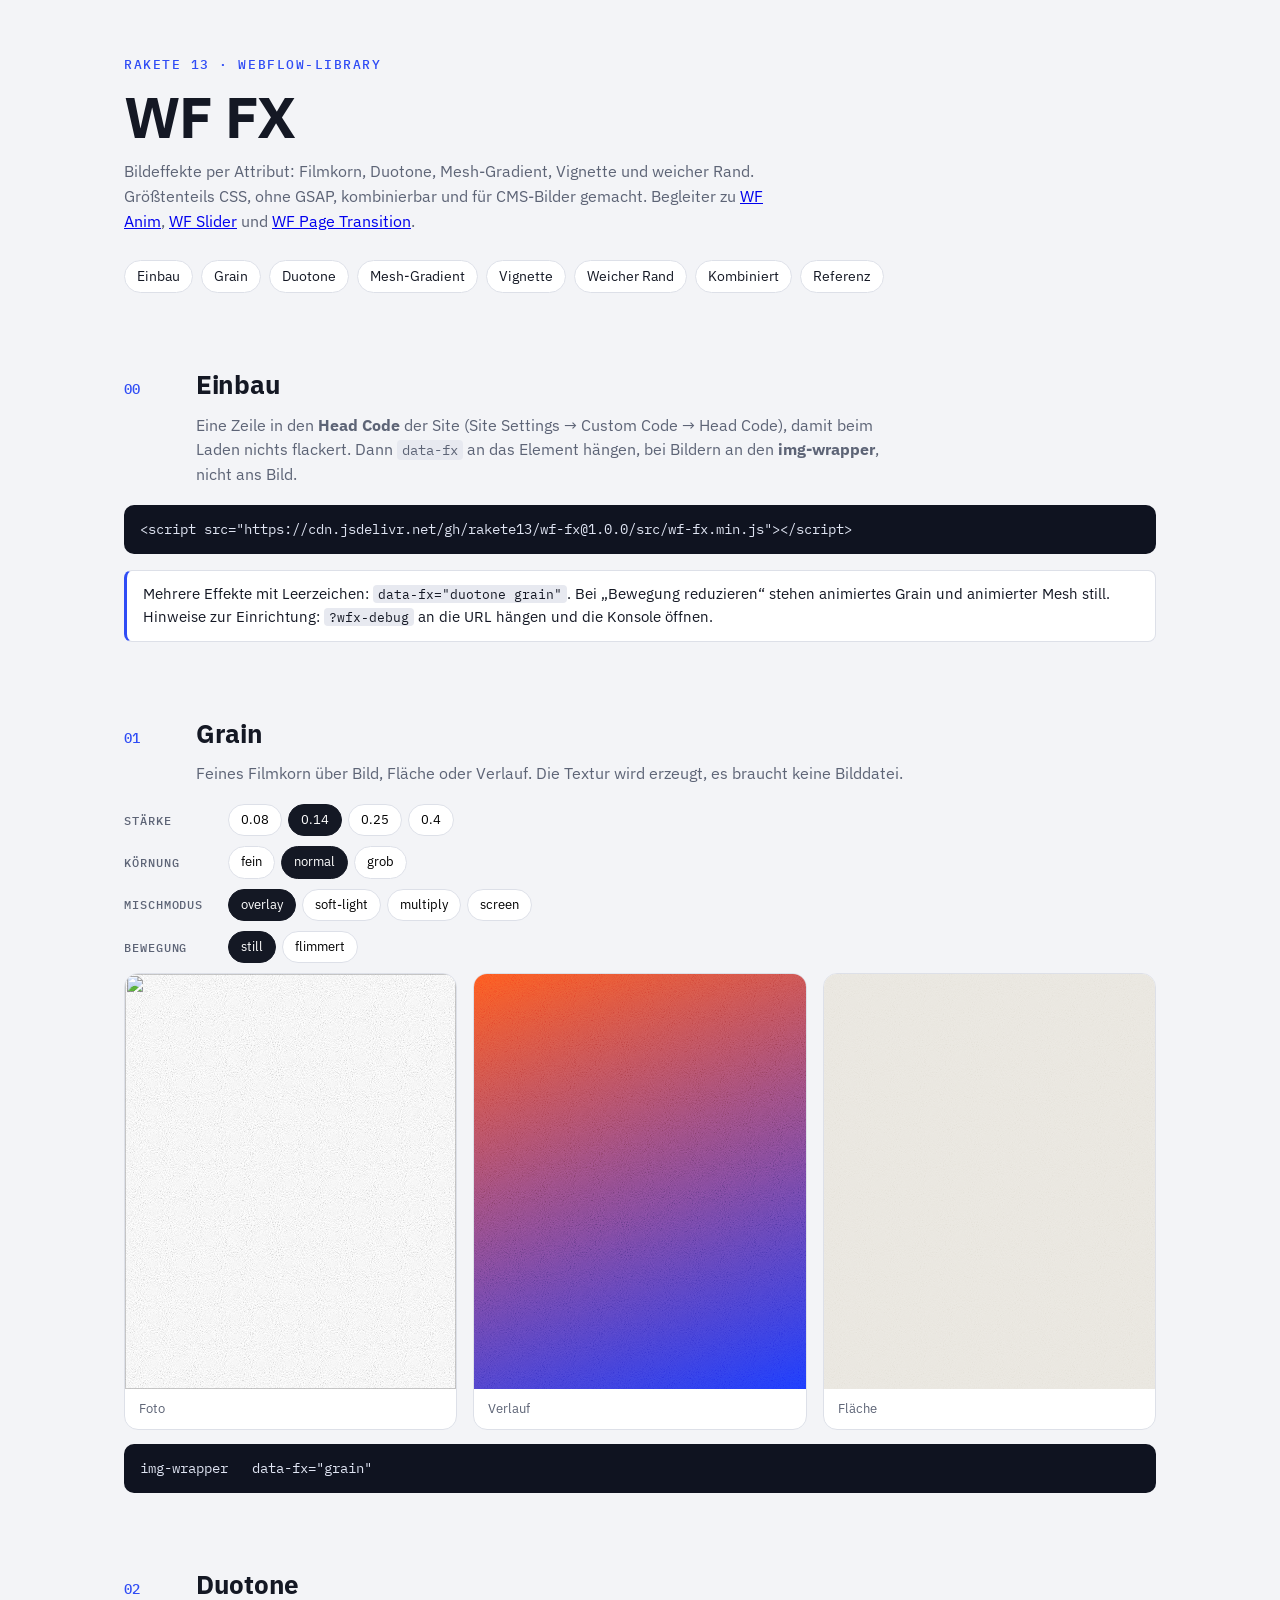
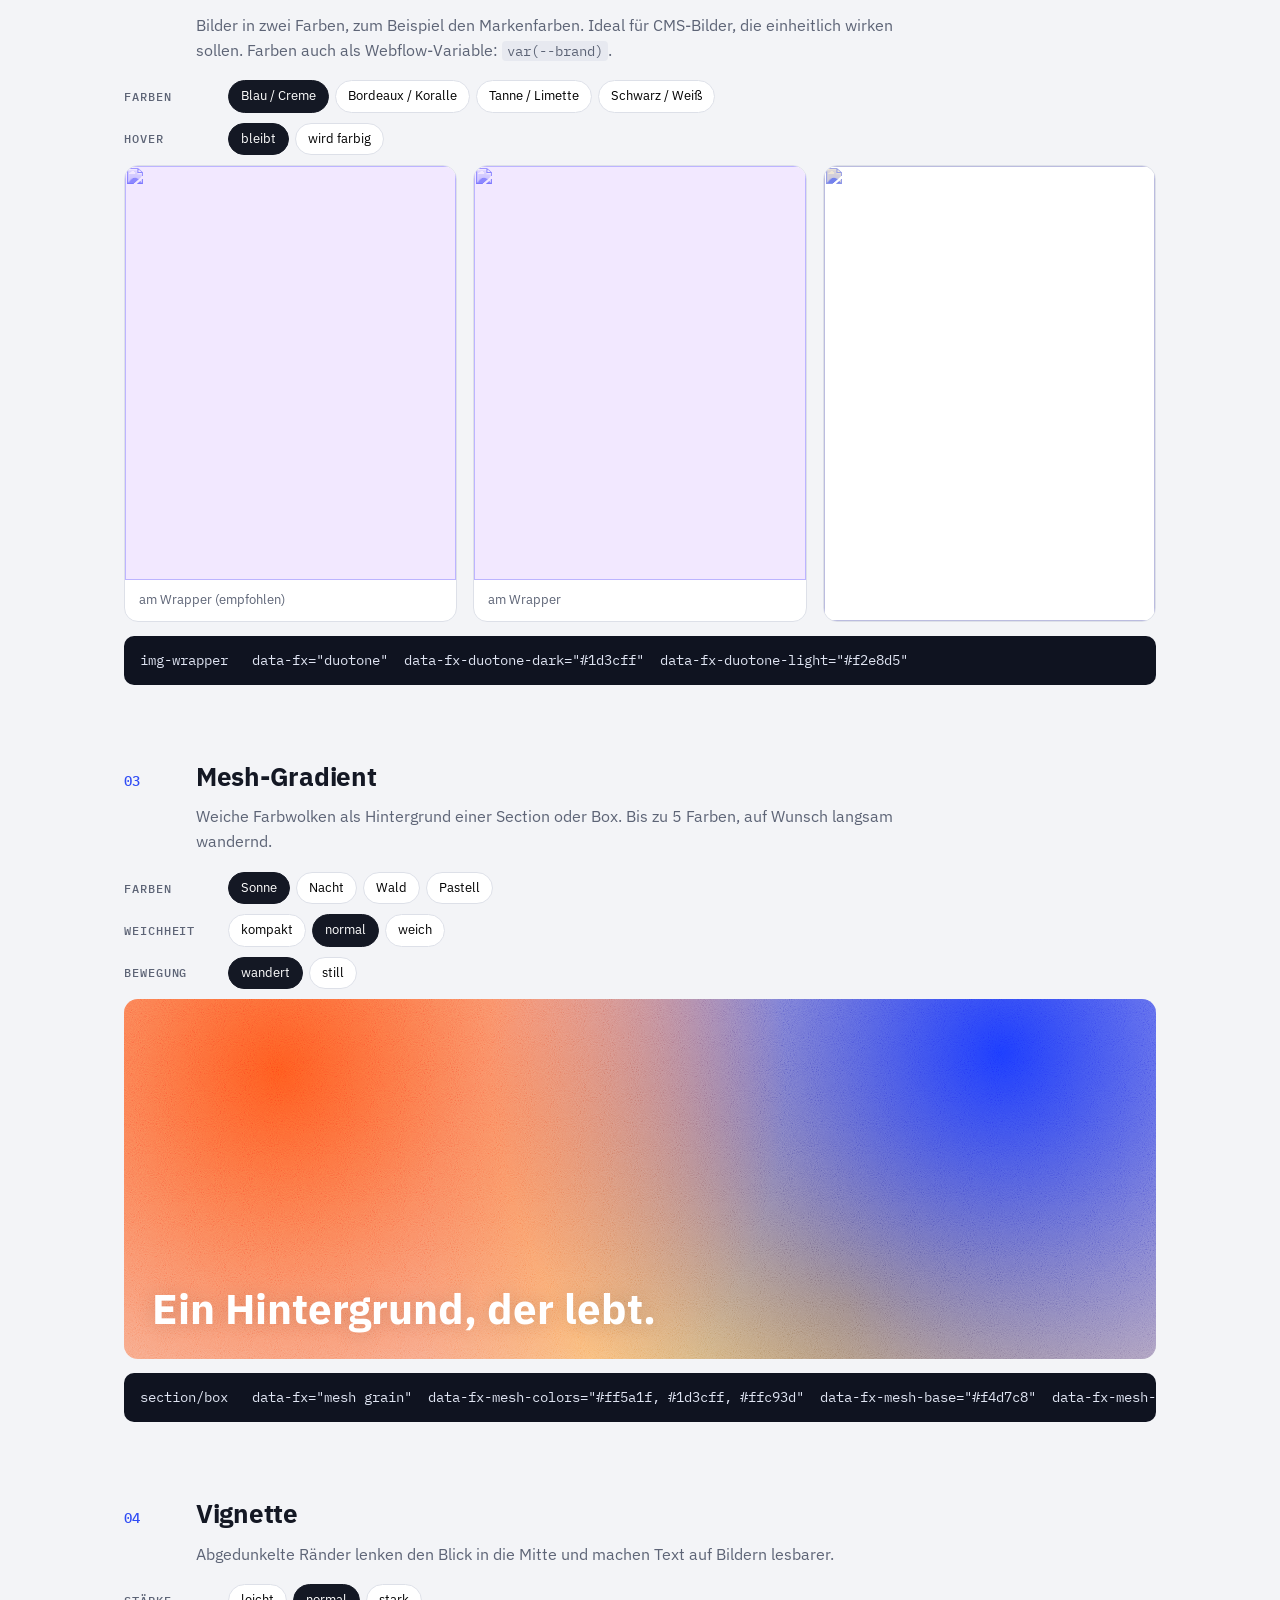
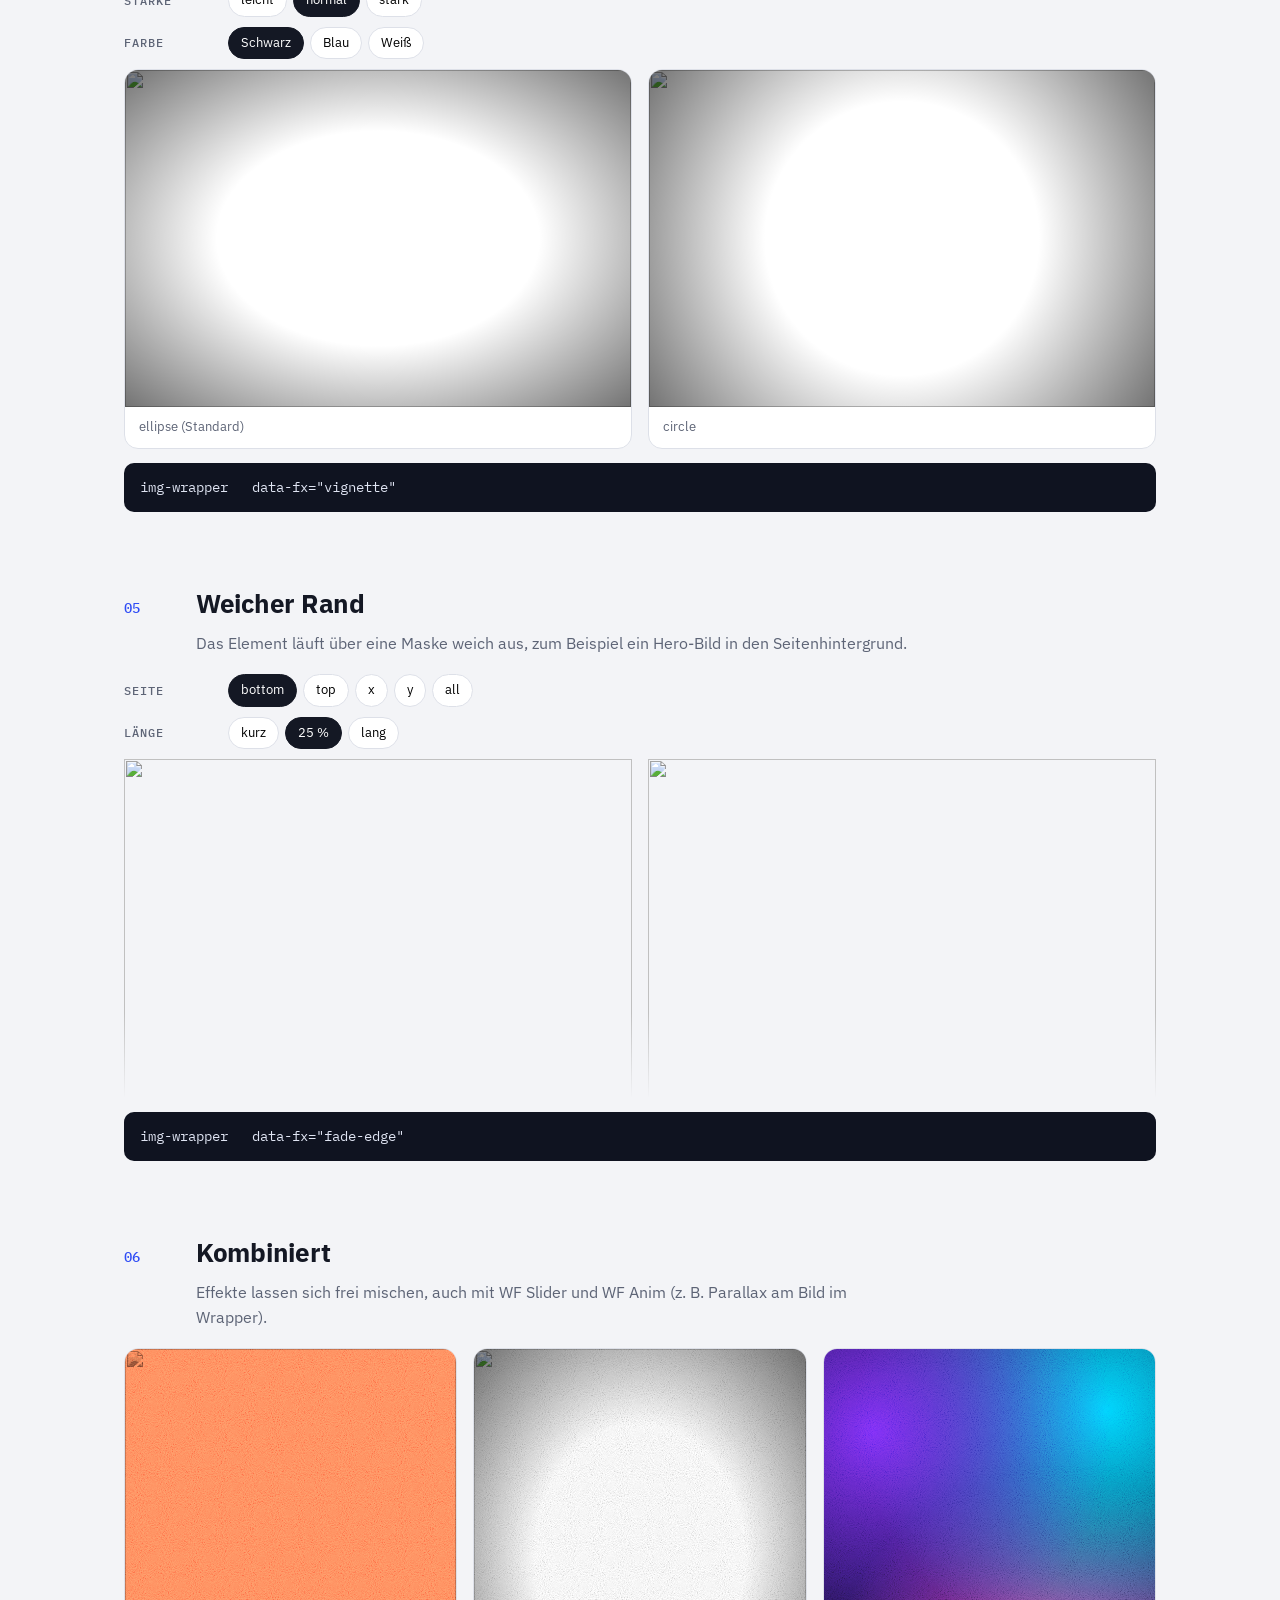
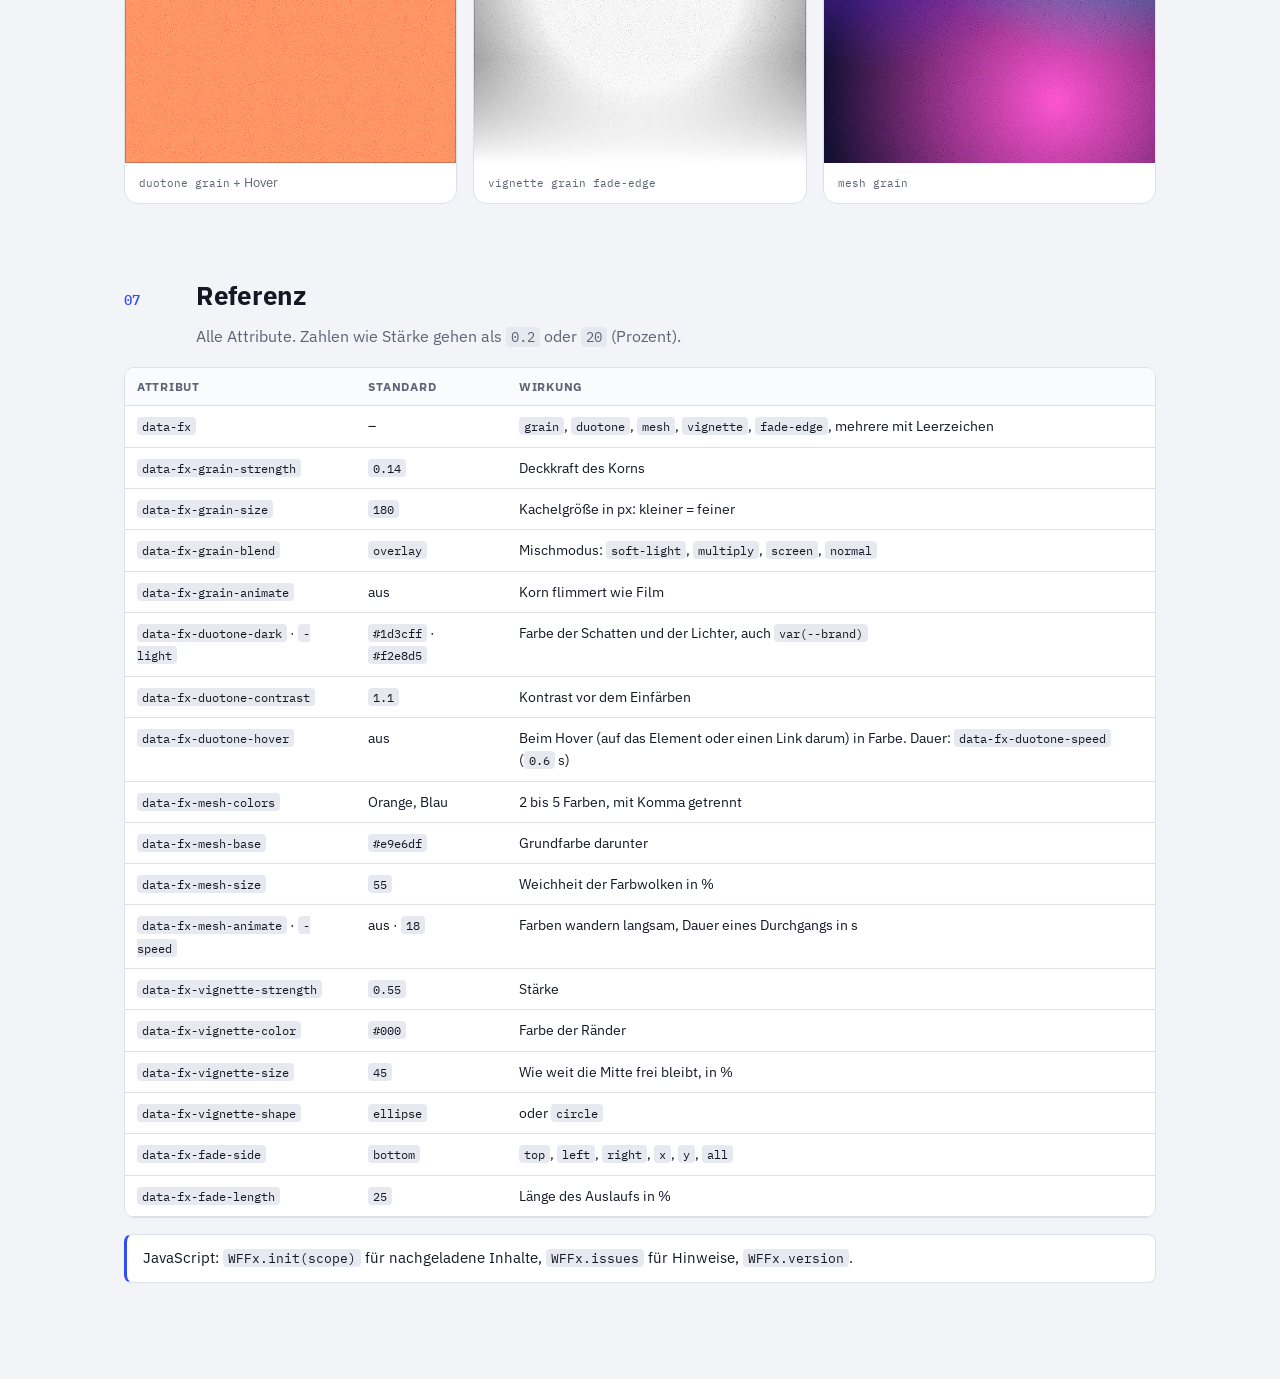
==== docs/index.html @ 5263794b "WF FX 1.0.0: Bildeffekte per Attribut grain, duotone, mesh, vignette, fade-edge – kombinierbar, für " ====
<!doctype html>
<html lang="de">
<head>
<meta charset="utf-8">
<meta name="viewport" content="width=device-width, initial-scale=1">
<title>WF FX · Bildeffekte für Webflow</title>
<link rel="preconnect" href="https://fonts.googleapis.com">
<link rel="stylesheet" href="https://fonts.googleapis.com/css2?family=IBM+Plex+Mono:wght@400;500&family=IBM+Plex+Sans:wght@400;500;600&display=swap">
<script src="wf-fx.min.js"></script>
<style>
:root { --ink: #141824; --muted: #5d6476; --line: #dde0e8; --bg: #f3f4f7; --surface: #fff; --accent: #2f4cf5; --code-bg: #0f1320; }
* { box-sizing: border-box; }
body { margin: 0; font-family: 'IBM Plex Sans', system-ui, sans-serif; background: var(--bg); color: var(--ink); line-height: 1.55; }
code, pre { font-family: 'IBM Plex Mono', ui-monospace, monospace; font-size: .85em; }
p code, li code, td code { background: #e7e9f0; padding: 1px 5px; border-radius: 4px; }
.wrap { max-width: 1080px; margin: 0 auto; padding: 56px 24px 96px; }
header.hero h1 { font-size: clamp(2.2rem, 5vw, 3.6rem); line-height: 1.05; margin: 0 0 12px; letter-spacing: -.02em; }
header.hero p { max-width: 640px; color: var(--muted); margin: 0 0 8px; }
.eyebrow { font: 500 .8rem 'IBM Plex Mono', monospace; letter-spacing: .12em; text-transform: uppercase; color: var(--accent); margin-bottom: 14px; }
nav.toc { display: flex; flex-wrap: wrap; gap: 8px; margin: 26px 0 0; }
nav.toc a { font-size: .85rem; color: var(--ink); text-decoration: none; border: 1px solid var(--line); background: var(--surface); padding: 5px 12px; border-radius: 999px; }
section { margin-top: 72px; }
.head { display: grid; grid-template-columns: 56px 1fr; gap: 4px 16px; align-items: baseline; margin-bottom: 18px; }
.head .num { font: 500 .85rem 'IBM Plex Mono', monospace; color: var(--accent); }
.head h2 { margin: 0; font-size: 1.6rem; letter-spacing: -.01em; }
.head p { grid-column: 2; margin: 4px 0 0; color: var(--muted); max-width: 720px; }
.chips { display: flex; flex-wrap: wrap; gap: 6px; align-items: center; margin: 0 0 10px; }
.chips .label { font: 500 .72rem 'IBM Plex Mono', monospace; text-transform: uppercase; letter-spacing: .08em; color: var(--muted); margin-right: 6px; min-width: 92px; }
.chip { border: 1px solid var(--line); background: var(--surface); border-radius: 999px; padding: 5px 12px; font: inherit; font-size: .82rem; cursor: pointer; }
.chip[aria-pressed="true"] { background: var(--ink); color: #fff; border-color: var(--ink); }
.grid { display: grid; grid-template-columns: repeat(3, 1fr); gap: 16px; }
.grid.two { grid-template-columns: repeat(2, 1fr); }
.card { background: var(--surface); border: 1px solid var(--line); border-radius: 14px; overflow: hidden; }
.card .cap { padding: 10px 14px; font-size: .82rem; color: var(--muted); }
.img-wrapper { aspect-ratio: 4 / 5; overflow: hidden; }
.img-wrapper.ls { aspect-ratio: 3 / 2; }
.img-wrapper img, img.cover { width: 100%; height: 100%; object-fit: cover; display: block; }
img.cover { aspect-ratio: 4 / 5; }
.mesh-box { min-height: 360px; border-radius: 14px; display: grid; place-items: end start; padding: 28px; color: #fff; }
.mesh-box h3 { margin: 0; font-size: clamp(1.6rem, 3.4vw, 2.6rem); line-height: 1.05; max-width: 520px; text-shadow: 0 1px 20px rgba(0,0,0,.15); }
pre { background: var(--code-bg); color: #dfe4f2; border-radius: 10px; padding: 14px 16px; overflow-x: auto; margin: 14px 0 0; white-space: pre; }
table { border-collapse: collapse; width: 100%; font-size: .9rem; background: var(--surface); border: 1px solid var(--line); border-radius: 10px; overflow: hidden; display: block; overflow-x: auto; }
th, td { text-align: left; padding: 9px 12px; border-bottom: 1px solid var(--line); vertical-align: top; }
th { font-size: .78rem; text-transform: uppercase; letter-spacing: .06em; color: var(--muted); background: #fafbfc; }
.note { background: var(--surface); border: 1px solid var(--line); border-left: 3px solid var(--accent); border-radius: 8px; padding: 12px 16px; margin: 16px 0 0; font-size: .92rem; }
@media (max-width: 760px) { .grid, .grid.two { grid-template-columns: 1fr 1fr; } .head { grid-template-columns: 1fr; } .head p { grid-column: 1; } }
</style>
</head>
<body>
<div class="wrap">
  <header class="hero">
    <div class="eyebrow">Rakete 13 · Webflow-Library</div>
    <h1>WF FX</h1>
    <p>Bildeffekte per Attribut: Filmkorn, Duotone, Mesh-Gradient, Vignette und weicher Rand. Größtenteils CSS, ohne GSAP, kombinierbar und für CMS-Bilder gemacht. Begleiter zu <a href="https://github.com/rakete13/wf-anim">WF Anim</a>, <a href="https://github.com/rakete13/wf-slider">WF Slider</a> und <a href="https://github.com/rakete13/wf-page-transition">WF Page Transition</a>.</p>
    <nav class="toc">
      <a href="#einbau">Einbau</a><a href="#grain">Grain</a><a href="#duotone">Duotone</a><a href="#mesh">Mesh-Gradient</a><a href="#vignette">Vignette</a><a href="#fade">Weicher Rand</a><a href="#kombi">Kombiniert</a><a href="#referenz">Referenz</a>
    </nav>
  </header>

  <section id="einbau">
    <div class="head"><div class="num">00</div><h2>Einbau</h2><p>Eine Zeile in den <strong>Head Code</strong> der Site (Site Settings → Custom Code → Head Code), damit beim Laden nichts flackert. Dann <code>data-fx</code> an das Element hängen, bei Bildern an den <strong>img-wrapper</strong>, nicht ans Bild.</p></div>
    <pre>&lt;script src="https://cdn.jsdelivr.net/gh/rakete13/wf-fx@1.0.0/src/wf-fx.min.js"&gt;&lt;/script&gt;</pre>
    <p class="note">Mehrere Effekte mit Leerzeichen: <code>data-fx="duotone grain"</code>. Bei „Bewegung reduzieren“ stehen animiertes Grain und animierter Mesh still. Hinweise zur Einrichtung: <code>?wfx-debug</code> an die URL hängen und die Konsole öffnen.</p>
  </section>

  <section id="grain">
    <div class="head"><div class="num">01</div><h2>Grain</h2><p>Feines Filmkorn über Bild, Fläche oder Verlauf. Die Textur wird erzeugt, es braucht keine Bilddatei.</p></div>
    <div class="chips" data-chips="grain-strength"><span class="label">Stärke</span>
      <button class="chip" data-v="0.08" aria-pressed="false">0.08</button><button class="chip" data-v="" aria-pressed="true">0.14</button><button class="chip" data-v="0.25" aria-pressed="false">0.25</button><button class="chip" data-v="0.4" aria-pressed="false">0.4</button></div>
    <div class="chips" data-chips="grain-size"><span class="label">Körnung</span>
      <button class="chip" data-v="110" aria-pressed="false">fein</button><button class="chip" data-v="" aria-pressed="true">normal</button><button class="chip" data-v="320" aria-pressed="false">grob</button></div>
    <div class="chips" data-chips="grain-blend"><span class="label">Mischmodus</span>
      <button class="chip" data-v="" aria-pressed="true">overlay</button><button class="chip" data-v="soft-light" aria-pressed="false">soft-light</button><button class="chip" data-v="multiply" aria-pressed="false">multiply</button><button class="chip" data-v="screen" aria-pressed="false">screen</button></div>
    <div class="chips" data-chips="grain-animate"><span class="label">Bewegung</span>
      <button class="chip" data-v="" aria-pressed="true">still</button><button class="chip" data-v="on" aria-pressed="false">flimmert</button></div>
    <div class="grid" data-target="grain">
      <div class="card"><div class="img-wrapper" data-fx="grain"><img src="https://picsum.photos/id/1027/800/1000" alt=""></div><div class="cap">Foto</div></div>
      <div class="card"><div class="img-wrapper" data-fx="grain" style="background:linear-gradient(160deg,#ff5a1f,#1d3cff)"></div><div class="cap">Verlauf</div></div>
      <div class="card"><div class="img-wrapper" data-fx="grain" style="background:#e9e6df"></div><div class="cap">Fläche</div></div>
    </div>
    <pre data-code="grain"></pre>
  </section>

  <section id="duotone">
    <div class="head"><div class="num">02</div><h2>Duotone</h2><p>Bilder in zwei Farben, zum Beispiel den Markenfarben. Ideal für CMS-Bilder, die einheitlich wirken sollen. Farben auch als Webflow-Variable: <code>var(--brand)</code>.</p></div>
    <div class="chips" data-chips="duo"><span class="label">Farben</span>
      <button class="chip" data-v="#1d3cff|#f2e8d5" aria-pressed="true">Blau / Creme</button><button class="chip" data-v="#3b0d0d|#ff8a5c" aria-pressed="false">Bordeaux / Koralle</button><button class="chip" data-v="#0f2a1d|#c8f560" aria-pressed="false">Tanne / Limette</button><button class="chip" data-v="#111111|#ffffff" aria-pressed="false">Schwarz / Weiß</button></div>
    <div class="chips" data-chips="duo-hover"><span class="label">Hover</span>
      <button class="chip" data-v="" aria-pressed="true">bleibt</button><button class="chip" data-v="on" aria-pressed="false">wird farbig</button></div>
    <div class="grid" data-target="duotone">
      <div class="card"><div class="img-wrapper" data-fx="duotone"><img src="https://picsum.photos/id/1011/800/1000" alt=""></div><div class="cap">am Wrapper (empfohlen)</div></div>
      <div class="card"><div class="img-wrapper" data-fx="duotone"><img src="https://picsum.photos/id/1005/800/1000" alt=""></div><div class="cap">am Wrapper</div></div>
      <div class="card"><img class="cover" data-fx="duotone" src="https://picsum.photos/id/1012/800/1000" alt=""><div class="cap">direkt am Bild (SVG-Filter, ohne Hover)</div></div>
    </div>
    <pre data-code="duotone"></pre>
  </section>

  <section id="mesh">
    <div class="head"><div class="num">03</div><h2>Mesh-Gradient</h2><p>Weiche Farbwolken als Hintergrund einer Section oder Box. Bis zu 5 Farben, auf Wunsch langsam wandernd.</p></div>
    <div class="chips" data-chips="mesh"><span class="label">Farben</span>
      <button class="chip" data-v="#ff5a1f, #1d3cff, #ffc93d|#f4d7c8" aria-pressed="true">Sonne</button><button class="chip" data-v="#7b2ff7, #00d4ff, #ff4ecd, #1d1b4b|#120e2e" aria-pressed="false">Nacht</button><button class="chip" data-v="#9dff00, #00b88a, #e6ffa8|#0f2a1d" aria-pressed="false">Wald</button><button class="chip" data-v="#ffffff, #dfe7ff, #ffe3ef|#f4f2ee" aria-pressed="false">Pastell</button></div>
    <div class="chips" data-chips="mesh-size"><span class="label">Weichheit</span>
      <button class="chip" data-v="40" aria-pressed="false">kompakt</button><button class="chip" data-v="" aria-pressed="true">normal</button><button class="chip" data-v="75" aria-pressed="false">weich</button></div>
    <div class="chips" data-chips="mesh-animate"><span class="label">Bewegung</span>
      <button class="chip" data-v="on" aria-pressed="true">wandert</button><button class="chip" data-v="" aria-pressed="false">still</button></div>
    <div class="mesh-box" id="mesh-demo" data-fx="mesh grain" data-fx-mesh-colors="#ff5a1f, #1d3cff, #ffc93d" data-fx-mesh-base="#f4d7c8" data-fx-mesh-animate data-fx-grain-strength="0.12"><h3>Ein Hintergrund, der lebt.</h3></div>
    <pre data-code="mesh"></pre>
  </section>

  <section id="vignette">
    <div class="head"><div class="num">04</div><h2>Vignette</h2><p>Abgedunkelte Ränder lenken den Blick in die Mitte und machen Text auf Bildern lesbarer.</p></div>
    <div class="chips" data-chips="vig"><span class="label">Stärke</span>
      <button class="chip" data-v="0.3" aria-pressed="false">leicht</button><button class="chip" data-v="" aria-pressed="true">normal</button><button class="chip" data-v="0.85" aria-pressed="false">stark</button></div>
    <div class="chips" data-chips="vig-color"><span class="label">Farbe</span>
      <button class="chip" data-v="" aria-pressed="true">Schwarz</button><button class="chip" data-v="#1d3cff" aria-pressed="false">Blau</button><button class="chip" data-v="#ffffff" aria-pressed="false">Weiß</button></div>
    <div class="grid two" data-target="vignette">
      <div class="card"><div class="img-wrapper ls" data-fx="vignette"><img src="https://picsum.photos/id/1018/1200/800" alt=""></div><div class="cap">ellipse (Standard)</div></div>
      <div class="card"><div class="img-wrapper ls" data-fx="vignette" data-fx-vignette-shape="circle"><img src="https://picsum.photos/id/1036/1200/800" alt=""></div><div class="cap">circle</div></div>
    </div>
    <pre data-code="vignette"></pre>
  </section>

  <section id="fade">
    <div class="head"><div class="num">05</div><h2>Weicher Rand</h2><p>Das Element läuft über eine Maske weich aus, zum Beispiel ein Hero-Bild in den Seitenhintergrund.</p></div>
    <div class="chips" data-chips="fade-side"><span class="label">Seite</span>
      <button class="chip" data-v="" aria-pressed="true">bottom</button><button class="chip" data-v="top" aria-pressed="false">top</button><button class="chip" data-v="x" aria-pressed="false">x</button><button class="chip" data-v="y" aria-pressed="false">y</button><button class="chip" data-v="all" aria-pressed="false">all</button></div>
    <div class="chips" data-chips="fade-length"><span class="label">Länge</span>
      <button class="chip" data-v="12" aria-pressed="false">kurz</button><button class="chip" data-v="" aria-pressed="true">25 %</button><button class="chip" data-v="45" aria-pressed="false">lang</button></div>
    <div class="grid two" data-target="fade">
      <div class="img-wrapper ls" data-fx="fade-edge"><img src="https://picsum.photos/id/1043/1200/800" alt=""></div>
      <div class="img-wrapper ls" data-fx="fade-edge"><img src="https://picsum.photos/id/1039/1200/800" alt=""></div>
    </div>
    <pre data-code="fade"></pre>
  </section>

  <section id="kombi">
    <div class="head"><div class="num">06</div><h2>Kombiniert</h2><p>Effekte lassen sich frei mischen, auch mit WF Slider und WF Anim (z. B. Parallax am Bild im Wrapper).</p></div>
    <div class="grid">
      <div class="card"><div class="img-wrapper" data-fx="duotone grain" data-fx-duotone-dark="#3b0d0d" data-fx-duotone-light="#ff8a5c" data-fx-grain-strength="0.2" data-fx-duotone-hover><img src="https://picsum.photos/id/1025/800/1000" alt=""></div><div class="cap"><code>duotone grain</code> + Hover</div></div>
      <div class="card"><div class="img-wrapper" data-fx="vignette grain fade-edge" data-fx-grain-animate><img src="https://picsum.photos/id/1040/800/1000" alt=""></div><div class="cap"><code>vignette grain fade-edge</code></div></div>
      <div class="card"><div class="img-wrapper" data-fx="mesh grain" data-fx-mesh-colors="#7b2ff7, #00d4ff, #ff4ecd" data-fx-mesh-base="#120e2e" data-fx-mesh-animate data-fx-grain-strength="0.18"></div><div class="cap"><code>mesh grain</code></div></div>
    </div>
  </section>

  <section id="referenz">
    <div class="head"><div class="num">07</div><h2>Referenz</h2><p>Alle Attribute. Zahlen wie Stärke gehen als <code>0.2</code> oder <code>20</code> (Prozent).</p></div>
    <table>
      <tr><th>Attribut</th><th>Standard</th><th>Wirkung</th></tr>
      <tr><td><code>data-fx</code></td><td>–</td><td><code>grain</code>, <code>duotone</code>, <code>mesh</code>, <code>vignette</code>, <code>fade-edge</code>, mehrere mit Leerzeichen</td></tr>
      <tr><td><code>data-fx-grain-strength</code></td><td><code>0.14</code></td><td>Deckkraft des Korns</td></tr>
      <tr><td><code>data-fx-grain-size</code></td><td><code>180</code></td><td>Kachelgröße in px: kleiner = feiner</td></tr>
      <tr><td><code>data-fx-grain-blend</code></td><td><code>overlay</code></td><td>Mischmodus: <code>soft-light</code>, <code>multiply</code>, <code>screen</code>, <code>normal</code></td></tr>
      <tr><td><code>data-fx-grain-animate</code></td><td>aus</td><td>Korn flimmert wie Film</td></tr>
      <tr><td><code>data-fx-duotone-dark</code> · <code>-light</code></td><td><code>#1d3cff</code> · <code>#f2e8d5</code></td><td>Farbe der Schatten und der Lichter, auch <code>var(--brand)</code></td></tr>
      <tr><td><code>data-fx-duotone-contrast</code></td><td><code>1.1</code></td><td>Kontrast vor dem Einfärben</td></tr>
      <tr><td><code>data-fx-duotone-hover</code></td><td>aus</td><td>Beim Hover (auf das Element oder einen Link darum) in Farbe. Dauer: <code>data-fx-duotone-speed</code> (<code>0.6</code> s)</td></tr>
      <tr><td><code>data-fx-mesh-colors</code></td><td>Orange, Blau</td><td>2 bis 5 Farben, mit Komma getrennt</td></tr>
      <tr><td><code>data-fx-mesh-base</code></td><td><code>#e9e6df</code></td><td>Grundfarbe darunter</td></tr>
      <tr><td><code>data-fx-mesh-size</code></td><td><code>55</code></td><td>Weichheit der Farbwolken in %</td></tr>
      <tr><td><code>data-fx-mesh-animate</code> · <code>-speed</code></td><td>aus · <code>18</code></td><td>Farben wandern langsam, Dauer eines Durchgangs in s</td></tr>
      <tr><td><code>data-fx-vignette-strength</code></td><td><code>0.55</code></td><td>Stärke</td></tr>
      <tr><td><code>data-fx-vignette-color</code></td><td><code>#000</code></td><td>Farbe der Ränder</td></tr>
      <tr><td><code>data-fx-vignette-size</code></td><td><code>45</code></td><td>Wie weit die Mitte frei bleibt, in %</td></tr>
      <tr><td><code>data-fx-vignette-shape</code></td><td><code>ellipse</code></td><td>oder <code>circle</code></td></tr>
      <tr><td><code>data-fx-fade-side</code></td><td><code>bottom</code></td><td><code>top</code>, <code>left</code>, <code>right</code>, <code>x</code>, <code>y</code>, <code>all</code></td></tr>
      <tr><td><code>data-fx-fade-length</code></td><td><code>25</code></td><td>Länge des Auslaufs in %</td></tr>
    </table>
    <p class="note">JavaScript: <code>WFFx.init(scope)</code> für nachgeladene Inhalte, <code>WFFx.issues</code> für Hinweise, <code>WFFx.version</code>.</p>
  </section>
</div>

<script>
// Nur für die Demo: Einstellungen umschalten und den passenden Code zeigen
(() => {
  const all = (sel) => [...document.querySelectorAll(sel)];
  const setAttr = (els, name, v) => els.forEach((el) => (v === null || v === '' ? el.removeAttribute(name) : el.setAttribute(name, v)));
  const targets = {
    grain: () => all('[data-target="grain"] [data-fx]'),
    duotone: () => all('[data-target="duotone"] [data-fx]'),
    mesh: () => [document.getElementById('mesh-demo')],
    vignette: () => all('[data-target="vignette"] [data-fx]'),
    fade: () => all('[data-target="fade"] [data-fx]'),
  };
  const attrs = (el) => [...el.attributes].filter((a) => a.name.startsWith('data-fx')).map((a) => (a.value === '' ? a.name : `${a.name}="${a.value}"`)).join('  ');
  const code = () => {
    const c = (k, label) => {
      const pre = document.querySelector(`[data-code="${k}"]`);
      if (pre) pre.textContent = `${label}   ${attrs(targets[k]()[0])}`;
    };
    c('grain', 'img-wrapper');
    c('duotone', 'img-wrapper');
    c('mesh', 'section/box');
    c('vignette', 'img-wrapper');
    c('fade', 'img-wrapper');
  };
  const act = {
    'grain-strength': (v) => setAttr(targets.grain(), 'data-fx-grain-strength', v),
    'grain-size': (v) => setAttr(targets.grain(), 'data-fx-grain-size', v),
    'grain-blend': (v) => setAttr(targets.grain(), 'data-fx-grain-blend', v),
    'grain-animate': (v) => setAttr(targets.grain(), 'data-fx-grain-animate', v ? 'true' : null),
    duo: (v) => {
      const [d, l] = v.split('|');
      setAttr(targets.duotone(), 'data-fx-duotone-dark', d);
      setAttr(targets.duotone(), 'data-fx-duotone-light', l);
    },
    'duo-hover': (v) => setAttr(targets.duotone(), 'data-fx-duotone-hover', v ? 'true' : null),
    mesh: (v) => {
      const [c, b] = v.split('|');
      setAttr(targets.mesh(), 'data-fx-mesh-colors', c);
      setAttr(targets.mesh(), 'data-fx-mesh-base', b);
    },
    'mesh-size': (v) => setAttr(targets.mesh(), 'data-fx-mesh-size', v),
    'mesh-animate': (v) => setAttr(targets.mesh(), 'data-fx-mesh-animate', v ? 'true' : null),
    vig: (v) => setAttr(targets.vignette(), 'data-fx-vignette-strength', v),
    'vig-color': (v) => setAttr(targets.vignette(), 'data-fx-vignette-color', v),
    'fade-side': (v) => setAttr(targets.fade(), 'data-fx-fade-side', v),
    'fade-length': (v) => setAttr(targets.fade(), 'data-fx-fade-length', v),
  };
  all('[data-chips]').forEach((row) => {
    row.addEventListener('click', (e) => {
      const b = e.target.closest('.chip');
      if (!b) return;
      row.querySelectorAll('.chip').forEach((x) => x.setAttribute('aria-pressed', String(x === b)));
      act[row.dataset.chips](b.dataset.v);
      WFFx.init();
      code();
    });
  });
  act.duo('#1d3cff|#f2e8d5');
  WFFx.init();
  code();
})();
</script>
</body>
</html>
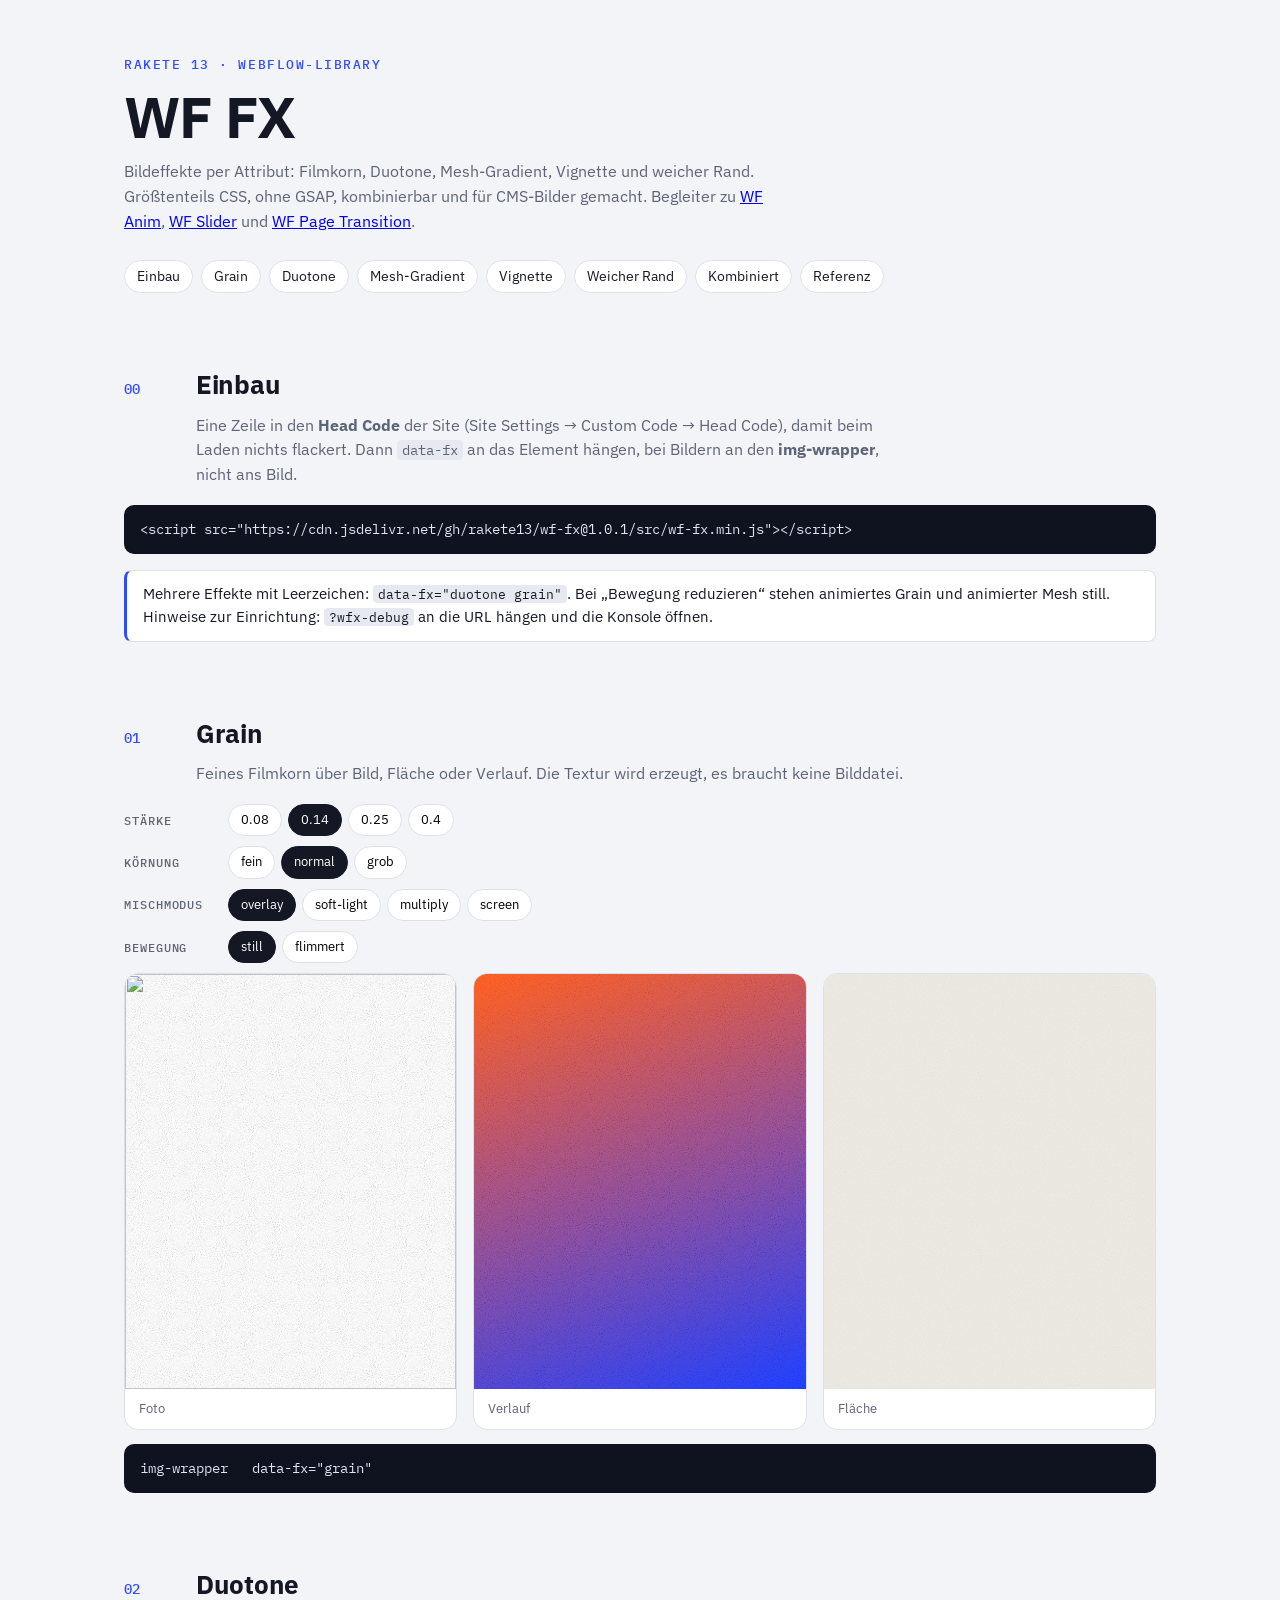
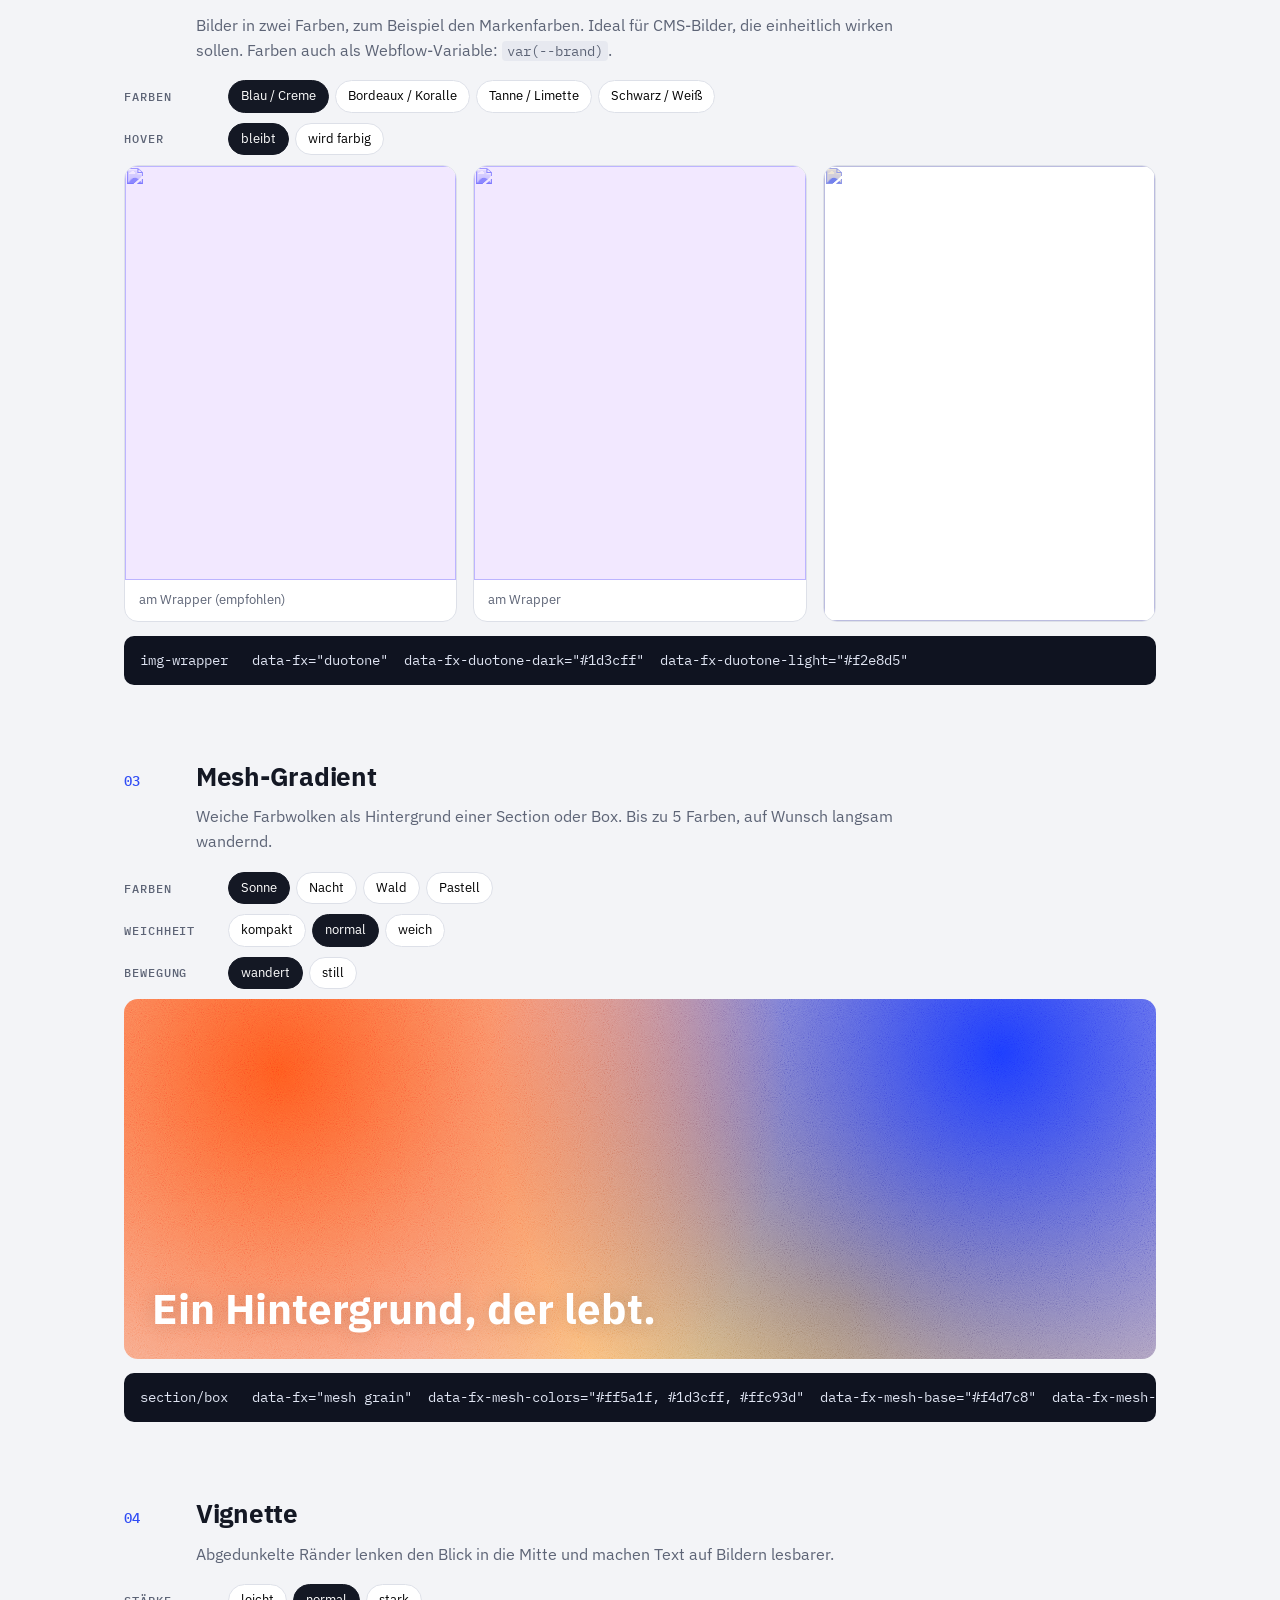
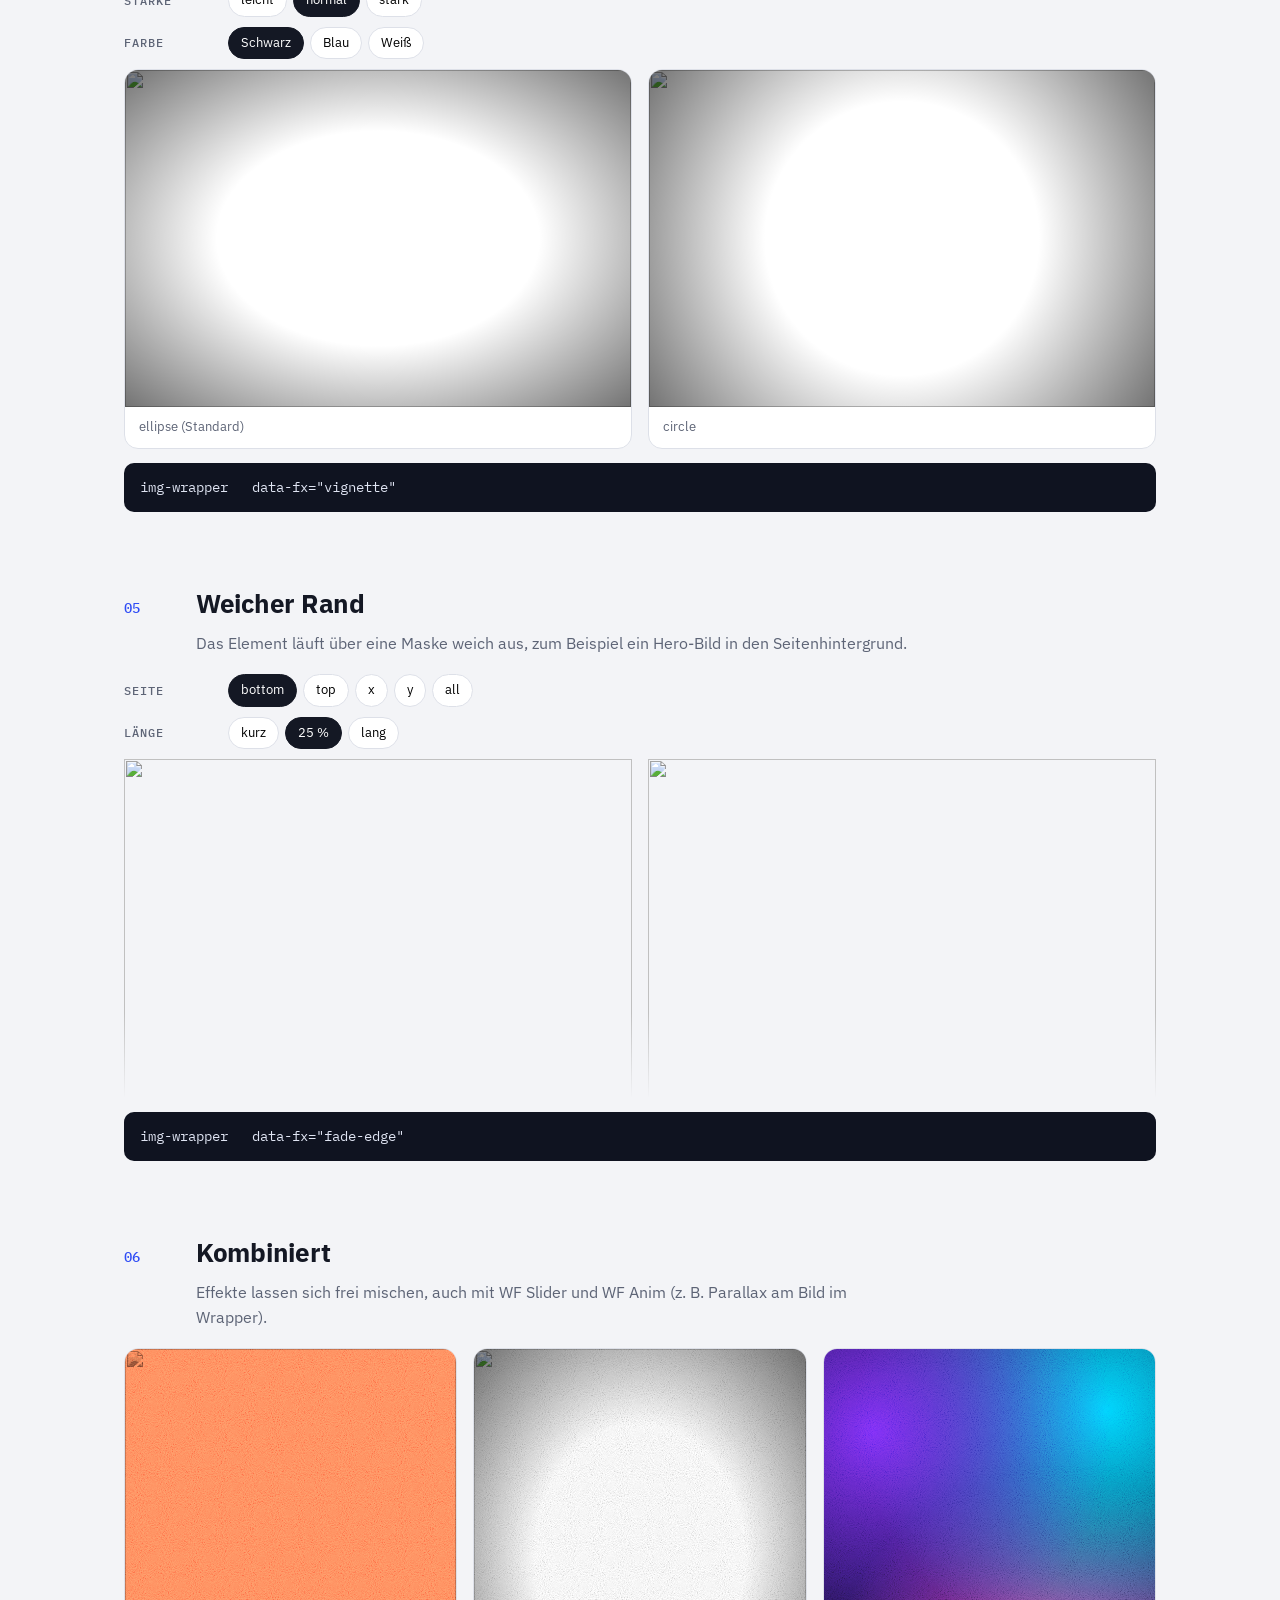
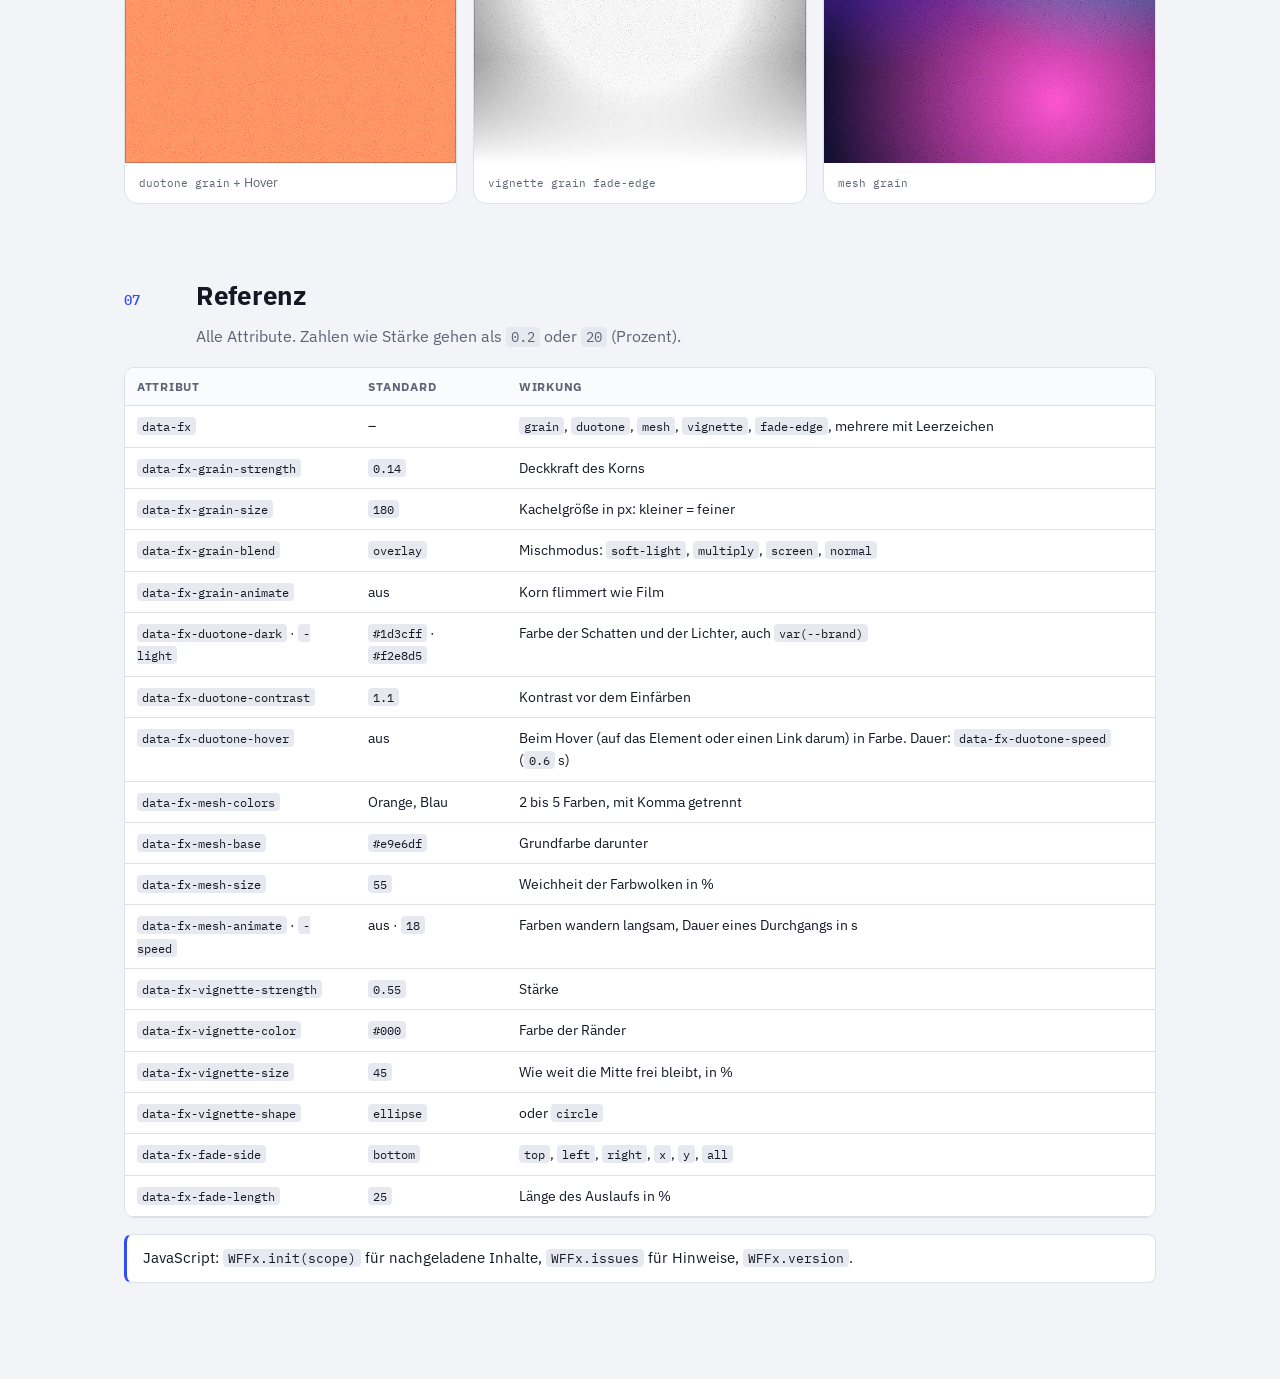
==== commit fc742fdd: "Version 1.0.1 als erstes Release Die CDN-Adresse @1.0.0 wurde schon vor dem Release abgerufen; jsDel" ====
--- a/docs/index.html
+++ b/docs/index.html
@@ -59,7 +59,7 @@
 
   <section id="einbau">
     <div class="head"><div class="num">00</div><h2>Einbau</h2><p>Eine Zeile in den <strong>Head Code</strong> der Site (Site Settings → Custom Code → Head Code), damit beim Laden nichts flackert. Dann <code>data-fx</code> an das Element hängen, bei Bildern an den <strong>img-wrapper</strong>, nicht ans Bild.</p></div>
-    <pre>&lt;script src="https://cdn.jsdelivr.net/gh/rakete13/wf-fx@1.0.0/src/wf-fx.min.js"&gt;&lt;/script&gt;</pre>
+    <pre>&lt;script src="https://cdn.jsdelivr.net/gh/rakete13/wf-fx@1.0.1/src/wf-fx.min.js"&gt;&lt;/script&gt;</pre>
     <p class="note">Mehrere Effekte mit Leerzeichen: <code>data-fx="duotone grain"</code>. Bei „Bewegung reduzieren“ stehen animiertes Grain und animierter Mesh still. Hinweise zur Einrichtung: <code>?wfx-debug</code> an die URL hängen und die Konsole öffnen.</p>
   </section>
 
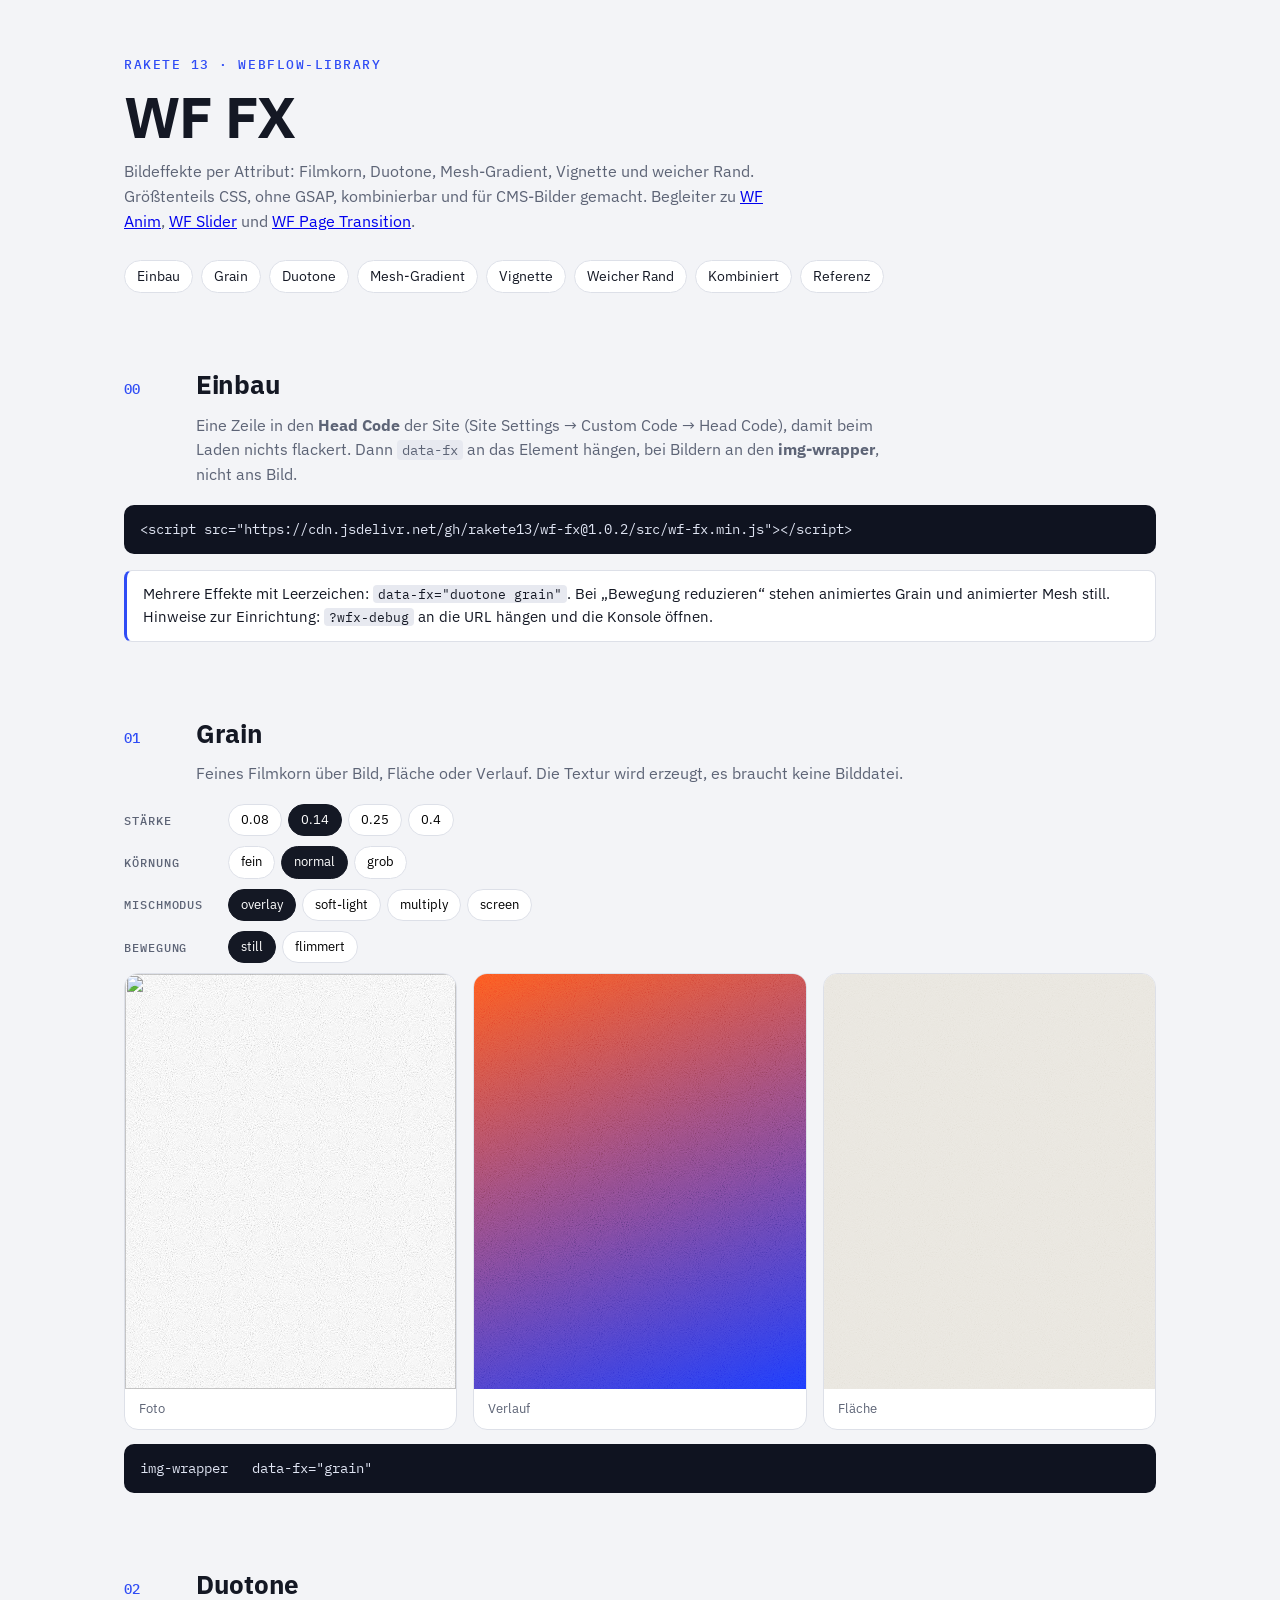
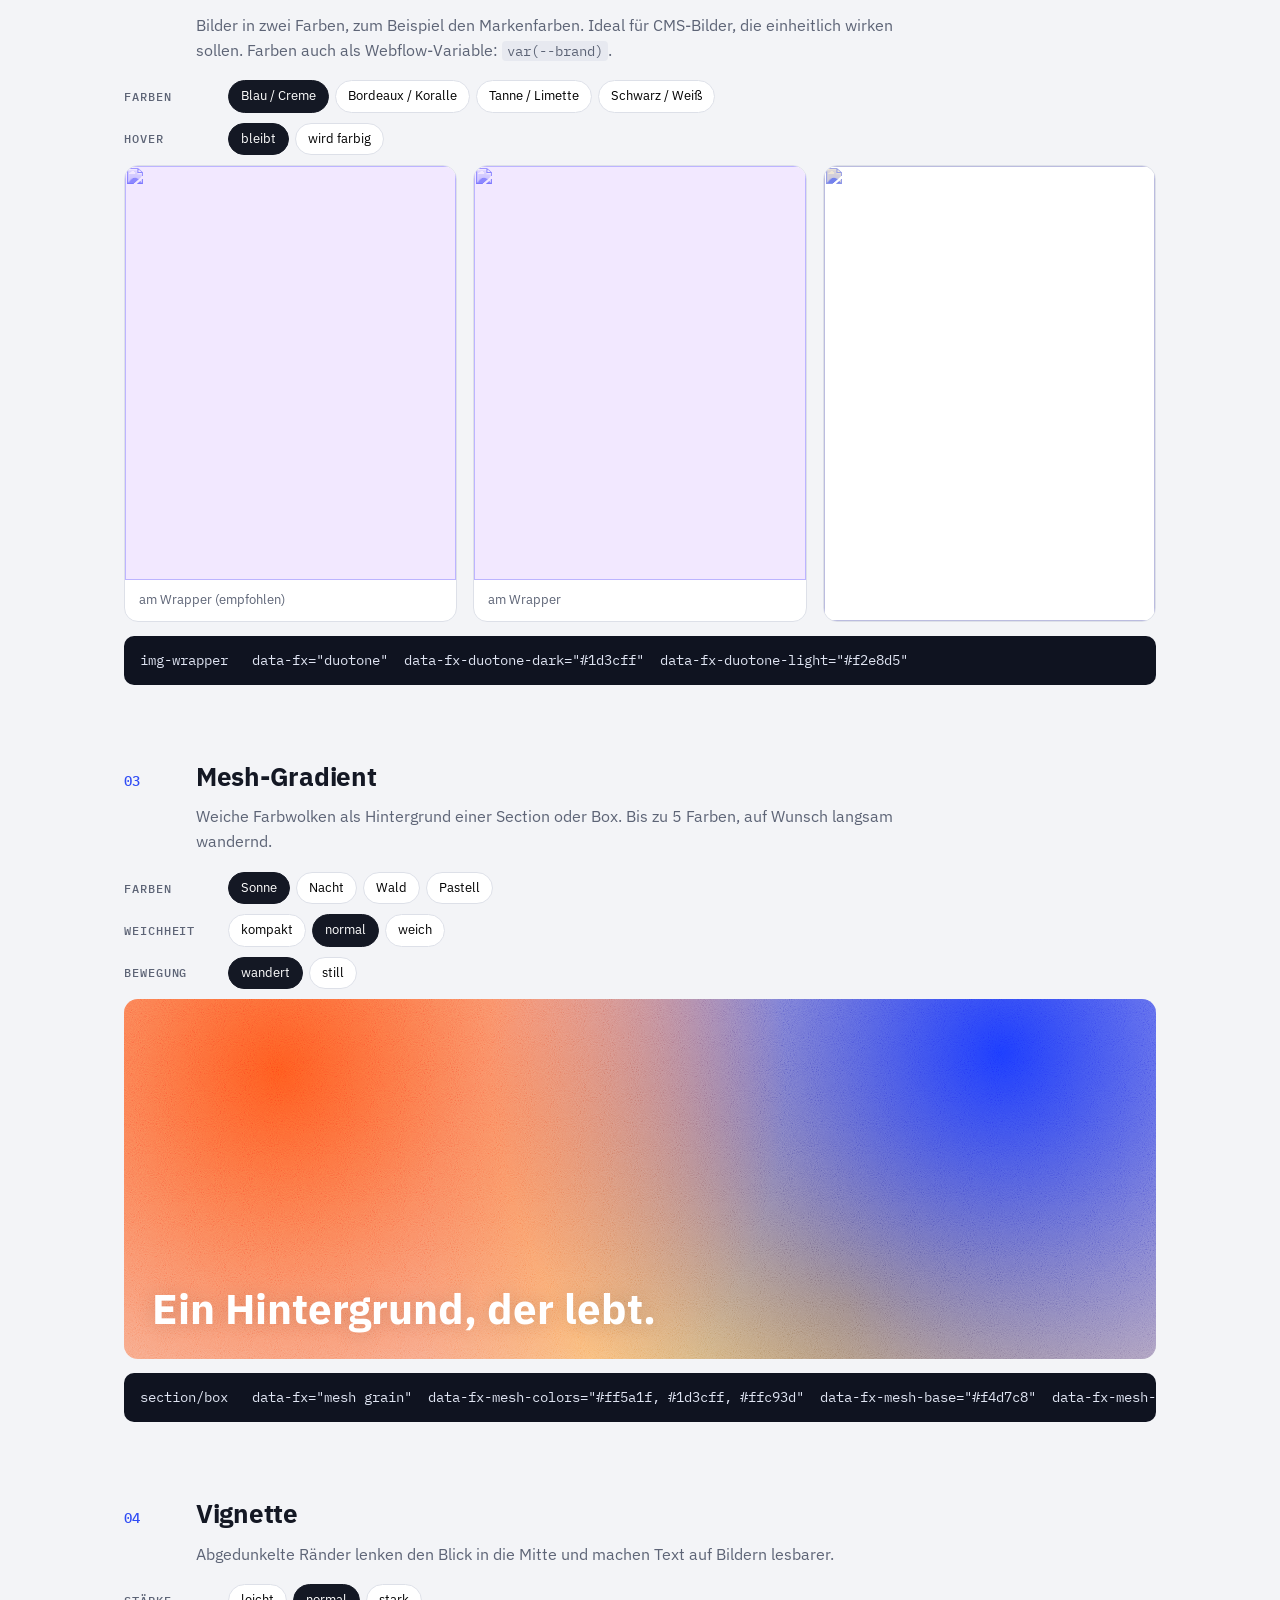
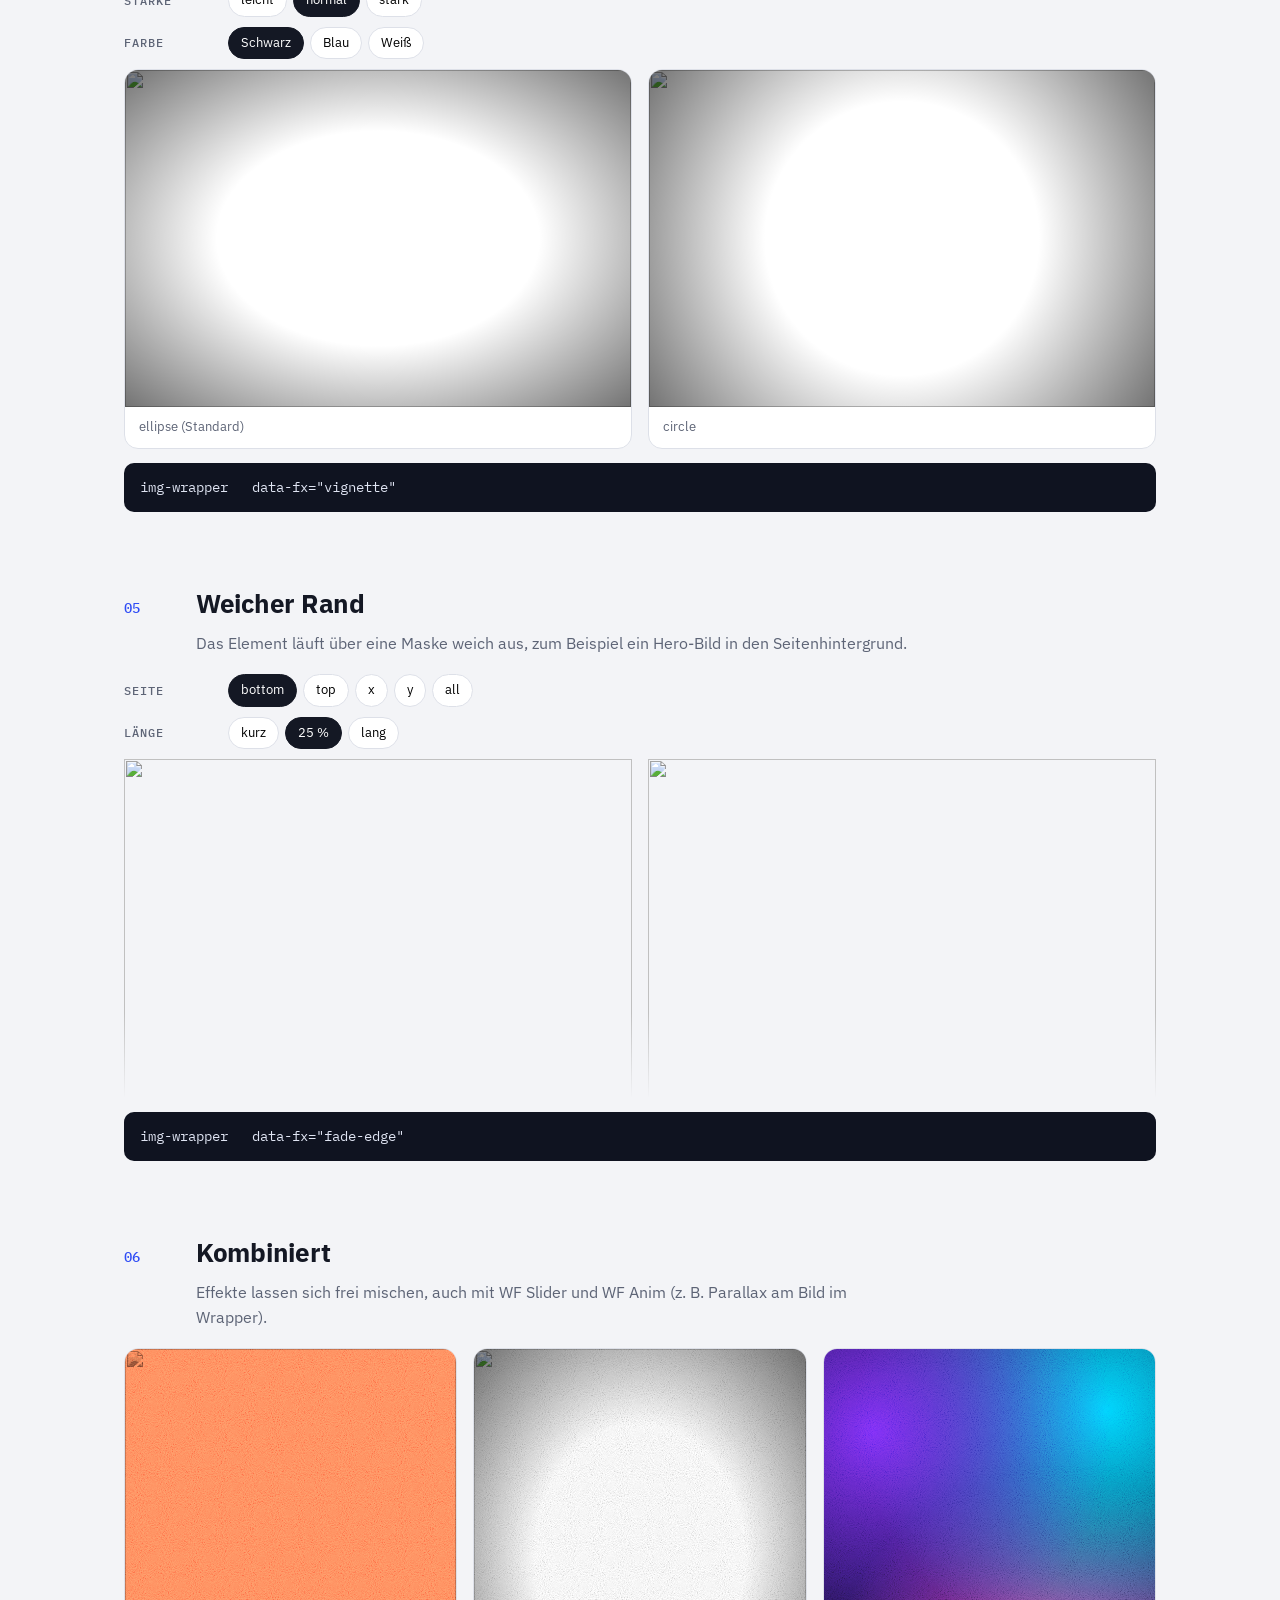
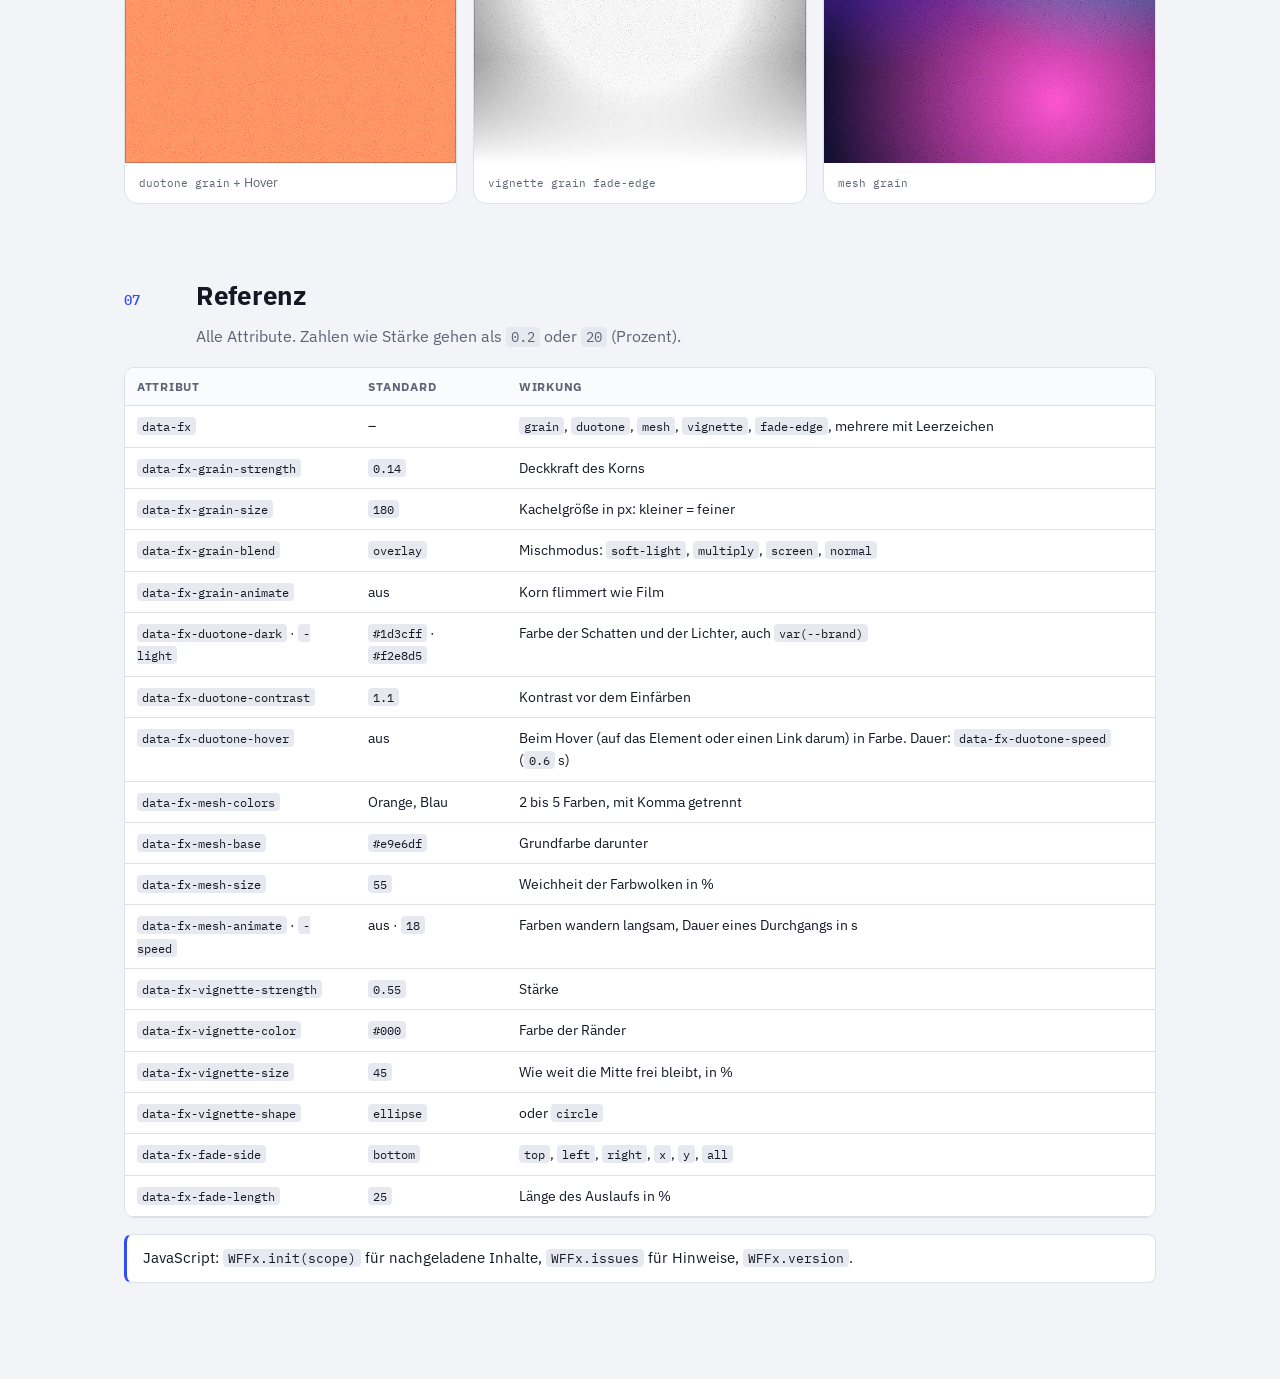
==== commit 632a21cd: "1.0.2: absolut/fixed/sticky positionierte Elemente behalten ihre Position .wfx-host setzte per CSS p" ====
--- a/docs/index.html
+++ b/docs/index.html
@@ -59,7 +59,7 @@
 
   <section id="einbau">
     <div class="head"><div class="num">00</div><h2>Einbau</h2><p>Eine Zeile in den <strong>Head Code</strong> der Site (Site Settings → Custom Code → Head Code), damit beim Laden nichts flackert. Dann <code>data-fx</code> an das Element hängen, bei Bildern an den <strong>img-wrapper</strong>, nicht ans Bild.</p></div>
-    <pre>&lt;script src="https://cdn.jsdelivr.net/gh/rakete13/wf-fx@1.0.1/src/wf-fx.min.js"&gt;&lt;/script&gt;</pre>
+    <pre>&lt;script src="https://cdn.jsdelivr.net/gh/rakete13/wf-fx@1.0.2/src/wf-fx.min.js"&gt;&lt;/script&gt;</pre>
     <p class="note">Mehrere Effekte mit Leerzeichen: <code>data-fx="duotone grain"</code>. Bei „Bewegung reduzieren“ stehen animiertes Grain und animierter Mesh still. Hinweise zur Einrichtung: <code>?wfx-debug</code> an die URL hängen und die Konsole öffnen.</p>
   </section>
 
